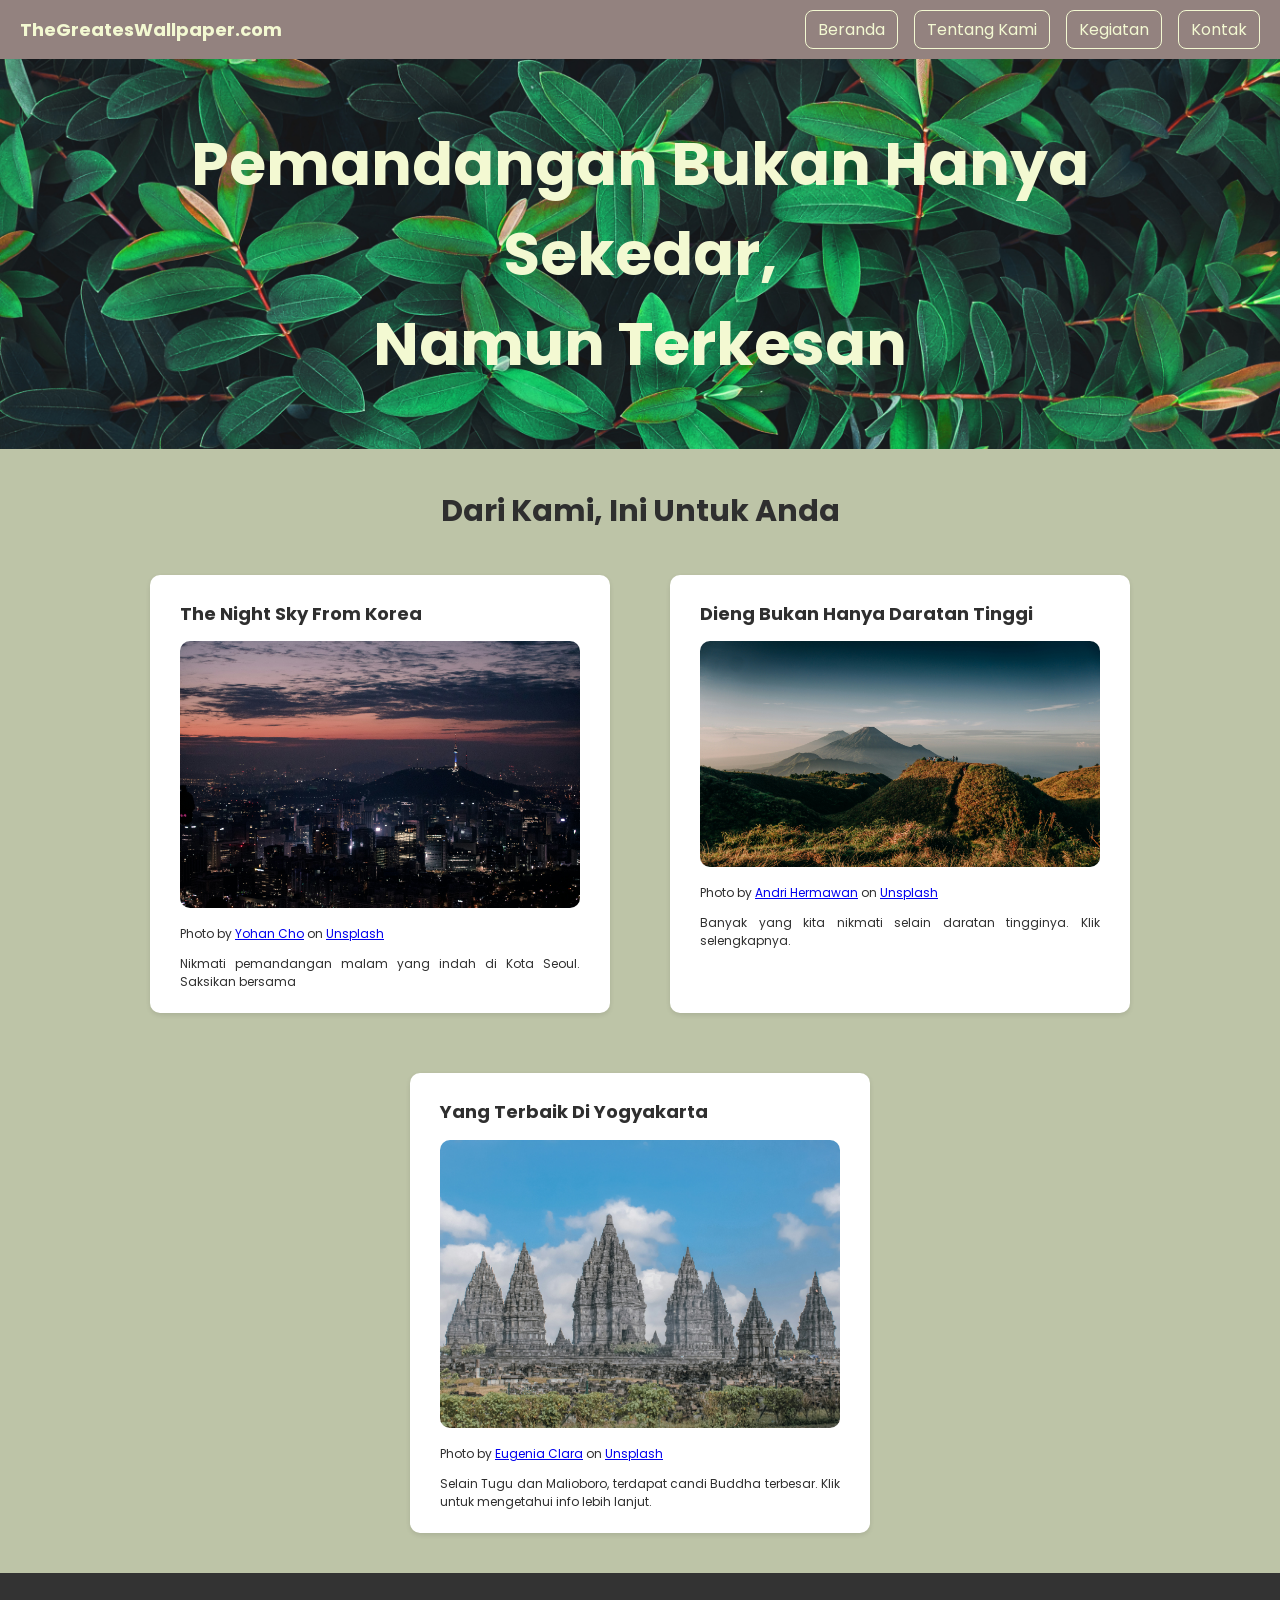
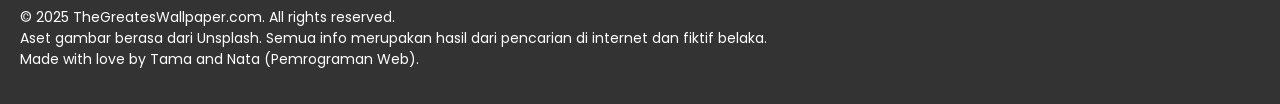
==== index.html @ 0dd3b31b "commit pertama" ====
<!DOCTYPE html>
<html lang="id">
<head>
    <meta charset="UTF-8">
    <meta name="viewport" content="width=device-width, initial-scale=1.0">
    <title>Organisasi</title>
    <link rel="stylesheet" href="style.css">
    <script src="script.js" defer></script>
    </head>
    <body>
        <div class="wrapper">

        <nav class="navbar">
            <div class="logo">TheGreatesWallpaper.com</div>
            <button class="menu-toggle" onclick="toggleMenu()">☰</button>
          
            <div class="nav-links" id="navLinks">
              <a href="index.html">Beranda</a>
              <a href="tentang.html">Tentang Kami</a>
              <a href="kegiatan.html">Kegiatan</a>
              <a href="kontak.html">Kontak</a>
            </div>
          </nav>

            <header>
                <h1 id="judul">Pemandangan Bukan Hanya Sekedar,<br> Namun Terkesan</h1>
            </header> 
            <main>
                <h1 id="subjudul">Dari Kami, Ini Untuk Anda</h1>
                    <div class="container">
                        <article>
                            <h1>The Night Sky From Korea</h1>
                            <img src="assets/yohan-cho-Mwvhyd22Lyw-unsplash.jpg" alt="Gambar Acara Menarik">
                            <p>Photo by <a href="https://unsplash.com/@yohoney?utm_content=creditCopyText&utm_medium=referral&utm_source=unsplash">Yohan Cho</a> 
                                on <a href="https://unsplash.com/photos/lighted-city-skyline-at-night-Mwvhyd22Lyw?utm_content=creditCopyText&utm_medium=referral&utm_source=unsplash">Unsplash</a>
                            </p>
                            <p>Nikmati pemandangan malam yang indah di Kota Seoul. Saksikan bersama</p>
                           </article>
                           <article>
                            <h1>Dieng Bukan Hanya Daratan Tinggi</h1>
                            <img src="assets/andri-hermawan-mZjSvUtky1A-unsplash.jpg" alt="Gambar Acara Menarik">
                            <p>Photo by <a href="https://unsplash.com/@andrhrw_?utm_content=creditCopyText&utm_medium=referral&utm_source=unsplash">Andri Hermawan</a>
                                on <a href="https://unsplash.com/photos/green-grass-field-near-mountain-under-blue-sky-during-daytime-mZjSvUtky1A?utm_content=creditCopyText&utm_medium=referral&utm_source=unsplash">Unsplash</a>
                            </p>
                            <p>Banyak yang kita nikmati selain daratan tingginya. Klik selengkapnya.</p>
                           </article>
                           <article>
                            <h1>Yang Terbaik Di Yogyakarta</h1>
                            <img src="assets/eugenia-clara-_QTeGT478_8-unsplash.jpg" alt="Gambar Acara Menarik">
                            <p>Photo by <a href="https://unsplash.com/@eugeniaclara?utm_content=creditCopyText&utm_medium=referral&utm_source=unsplash">Eugenia Clara</a> 
                                on <a href="https://unsplash.com/photos/angkor-wat-during-daytime-_QTeGT478_8?utm_content=creditCopyText&utm_medium=referral&utm_source=unsplash">Unsplash</a>
                            </p>
                            <p>Selain Tugu dan Malioboro, terdapat candi Buddha terbesar. Klik untuk mengetahui info lebih lanjut.</p>
                       </article>
            </main>
            <footer>
                <p>
                    &copy; 2025 TheGreatesWallpaper.com. All rights reserved.
                    <br>Aset gambar berasa dari Unsplash.
                    Semua info merupakan hasil dari pencarian di internet dan fiktif belaka.<br>
                    Made with love by Tama and Nata (Pemrograman Web).
                </p>
            </footer>
        </div>
    </body>
---- style.css ----
@import url('https://fonts.googleapis.com/css2?family=Poppins:ital,wght@0,100;0,200;0,300;0,400;0,500;0,600;0,700;0,800;0,900;1,100;1,200;1,300;1,400;1,500;1,600;1,700;1,800;1,900&display=swap');

:root {
    --cinereous: #93827fff;
    --cream: #f3f9d2ff;
    --sage: #bdc4a7ff;
    --jet: #2f2f2fff;
    --cambridge-blue: #92b4a7ff;
}

.wrapper {
    display: flex;
    flex-direction: column;
    min-height: 100vh;
  }

  .logo{
    font-weight: bold;
    color: var(--cream);
  }
body{
    font-family: 'Poppins', sans-serif;
    background-color: white;
    padding: 0;
    margin: 0;
    height: 100%;
}


header{
    padding: 20px 50px;
    background-image: url(2688x1511-WALLSBYJFL.jpg);
    background-size: cover;
    color: var(--jet);
    text-align: left;
    font-size: 30px;
}


#gambarheader{
    filter: brightness(0.5);
}

#judul{
    text-align: center;
    color: var(--cream);
}

#subjudul{
    text-align: center;
    color: var(--jet);
    font-size: 30px;
}

.navbar {
    display: flex;
    justify-content: space-between;
    align-items: center;
    background-color: var(--cinereous);
    padding: 10px 20px;
    position: sticky;
    top: 0;
    z-index: 1000;
}
  
  .logo {
    font-weight: bold;
    font-size: 18px;
  }
  
  .nav-links {
    display: flex;
    gap: 16px;
  }
  
  .nav-links a {
    text-decoration: none;
    color: var(--cream);
    padding: 6px 12px;
    border: 1px solid var(--cream);
    border-radius: 8px;
  }
  
  .menu-toggle {
    display: none;
    font-size: 24px;
    background: none;
    border: none;
    cursor: pointer;
  }


main{
    background-color: var(--sage);
    padding: 20px 50px;
    text-align: left;
    color: var(--jet);
    flex: 1;
}

article {
    background-color: white;
    box-shadow: 0 2px 5px rgba(0,0,0,0.1);
    border-radius: 10px;
    padding: 10px 30px;
    text-align: justify;
    max-width: 400px;
    min-width: 200px;
    flex: 1 1 300px;
    transition: transform 0.5s ease-in-out, box-shadow 0.5s ease-in-out;
}

article:hover {
    transform: translateY(-10px);
    box-shadow: 0 12px 24px rgba(0, 0, 0, 0.2); 
}

#tentang{
    background-color: var(--cream);
    padding: 20px 50px;
    text-align: justify;
    width: 100%;
    max-width: 800px;
    font-size: 20px;
    color: var(--jet);
    flex: 1;
}

.container {
    display: flex;
    justify-content: center;
    gap: 60px;
    padding: 20px ;
    flex-wrap: wrap;
    font-size: 12px;
}

form{
    background-color: var(--cream);
    width: 100%;
    max-width: 500px;
    padding: 30px;
    border-radius: 12px;
}

textarea{
    font-family: poppins, sans-serif;
    font-size: 14px;
    padding: 10px;
    resize: none;
    width: 100%;
    box-sizing: border-box;
    min-height: 150px;
    max-height: 400px;  
    border: none;
    border-radius: 12px;
    border: 1px solid var(--jet);
}

input{
    font-family: poppins, sans-serif;
    font-size: 14px;
    padding: 10px;
    width: 80%;
    max-width: 300px;
    border-radius: 12px;
    border: 1px solid var(--jet);
}

label{
    font-size: 18px;
}

button{
    background-color: var(--cinereous);
    color: white;
    border: none;
    padding: 10px 20px;
    border-radius: 12px;
    font-size: 16px;
    cursor: pointer;
}

img {
    max-width: 100%;
    border-radius: 10px;
}

.contact-info{
    background-color: var(--cream);
    padding: 20px;
    width: 100%;
    max-width: fit-content;
    border-radius: 10px;
    box-shadow: 0 2px 5px rgba(0,0,0,0.1);
}

.contact-info h2{
    font-size: 24px;
    margin-bottom: 10px;
}

.sosmed{
    display: flex;
    align-items: center;
    gap: 10px;
    width: fit-content;
    padding: 15px 0px;
}

span{
    font-size: clamp(14px, 2vw, 20px);
    color: var(--jet);
}

footer {
    background-color: #333;
    color: white;
    padding: 20px 0;
    font-size: 14px;
    margin: 0;
}

footer p{
    padding: 0px 20px;
}

@media (max-width: 768px) {
    .nav-links {
      display: none;
      flex-direction: column;
      position: absolute;
      top: 60px;
      right: 20px;
      background-color: var(--cinereous);
      padding: 10px;
      border-radius: 10px;
      width: 160px;
    }
  
    .nav-links.show {
      display: flex;
    }
  
    .menu-toggle {
      display: block;
    }

  }
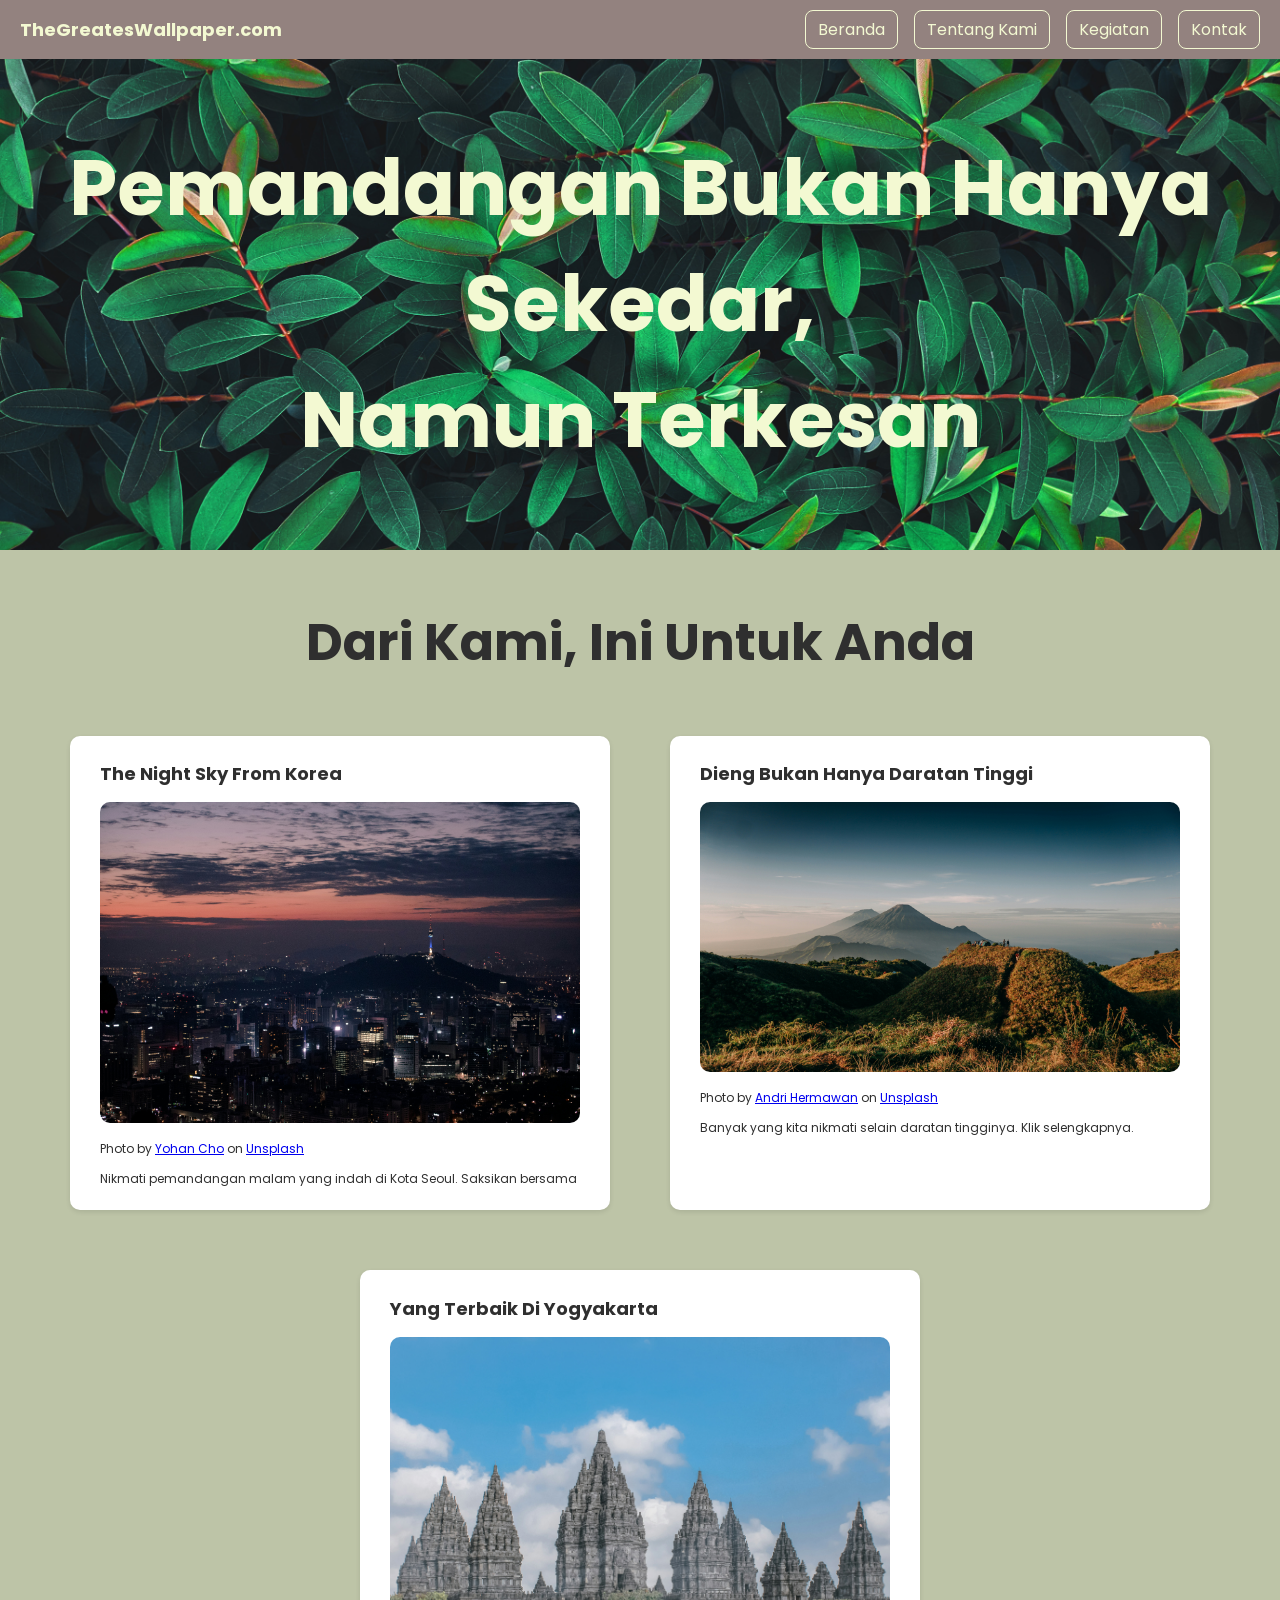
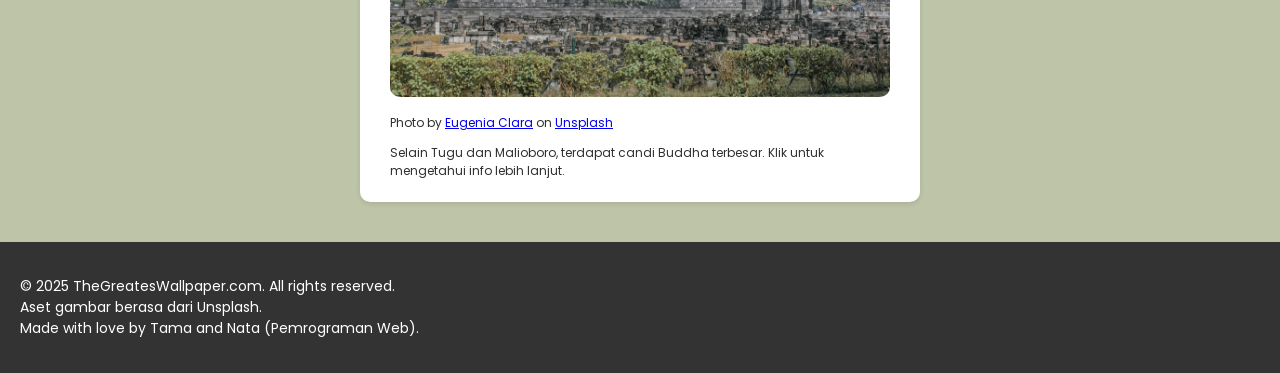
==== commit 2b635d76: "update project" ====
--- a/index.html
+++ b/index.html
@@ -56,8 +56,7 @@
             <footer>
                 <p>
                     &copy; 2025 TheGreatesWallpaper.com. All rights reserved.
-                    <br>Aset gambar berasa dari Unsplash.
-                    Semua info merupakan hasil dari pencarian di internet dan fiktif belaka.<br>
+                    <br>Aset gambar berasa dari Unsplash.<br>
                     Made with love by Tama and Nata (Pemrograman Web).
                 </p>
             </footer>
--- a/style.css
+++ b/style.css
@@ -14,10 +14,8 @@
     min-height: 100vh;
   }
 
-  .logo{
-    font-weight: bold;
-    color: var(--cream);
-  }
+
+
 body{
     font-family: 'Poppins', sans-serif;
     background-color: white;
@@ -32,8 +30,7 @@
     background-image: url(2688x1511-WALLSBYJFL.jpg);
     background-size: cover;
     color: var(--jet);
-    text-align: left;
-    font-size: 30px;
+    font-size: 3vw;
 }
 
 
@@ -49,7 +46,7 @@
 #subjudul{
     text-align: center;
     color: var(--jet);
-    font-size: 30px;
+    font-size: 4vw;
 }
 
 .navbar {
@@ -66,6 +63,8 @@
   .logo {
     font-weight: bold;
     font-size: 18px;
+    color: var(--cream);
+    text-decoration: none;
   }
   
   .nav-links {
@@ -103,8 +102,8 @@
     box-shadow: 0 2px 5px rgba(0,0,0,0.1);
     border-radius: 10px;
     padding: 10px 30px;
-    text-align: justify;
-    max-width: 400px;
+    text-align: left;
+    max-width: 500px;
     min-width: 200px;
     flex: 1 1 300px;
     transition: transform 0.5s ease-in-out, box-shadow 0.5s ease-in-out;
@@ -117,11 +116,11 @@
 
 #tentang{
     background-color: var(--cream);
-    padding: 20px 50px;
-    text-align: justify;
-    width: 100%;
-    max-width: 800px;
-    font-size: 20px;
+    padding: 20px ;
+    text-align: left;
+    width: 100%;
+    max-width: 1000px;
+    font-size: 1.5vw;
     color: var(--jet);
     flex: 1;
 }
@@ -190,7 +189,7 @@
     background-color: var(--cream);
     padding: 20px;
     width: 100%;
-    max-width: fit-content;
+    width: fit-content;
     border-radius: 10px;
     box-shadow: 0 2px 5px rgba(0,0,0,0.1);
 }
@@ -208,8 +207,13 @@
     padding: 15px 0px;
 }
 
+.sosmed img{
+    width: 100%;
+    transition: transform 0.3s ease-in-out;
+}
+
 span{
-    font-size: clamp(14px, 2vw, 20px);
+    font-size: 2;
     color: var(--jet);
 }
 
@@ -224,6 +228,7 @@
 footer p{
     padding: 0px 20px;
 }
+
 
 @media (max-width: 768px) {
     .nav-links {
@@ -237,7 +242,10 @@
       border-radius: 10px;
       width: 160px;
     }
-  
+    
+    .logo{
+        font-size: 16px;
+    }
     .nav-links.show {
       display: flex;
     }
@@ -246,4 +254,24 @@
       display: block;
     }
 
-  }
+    footer p{
+        font-size: 10px;
+    }
+
+    #tentang{
+        font-size: 10px;
+    }
+
+  }
+
+@media (max-width: 480px) {
+    .logo{
+        font-size: 14px;
+    }
+
+    footer p{
+        font-size: 8px;
+    }
+
+
+}
